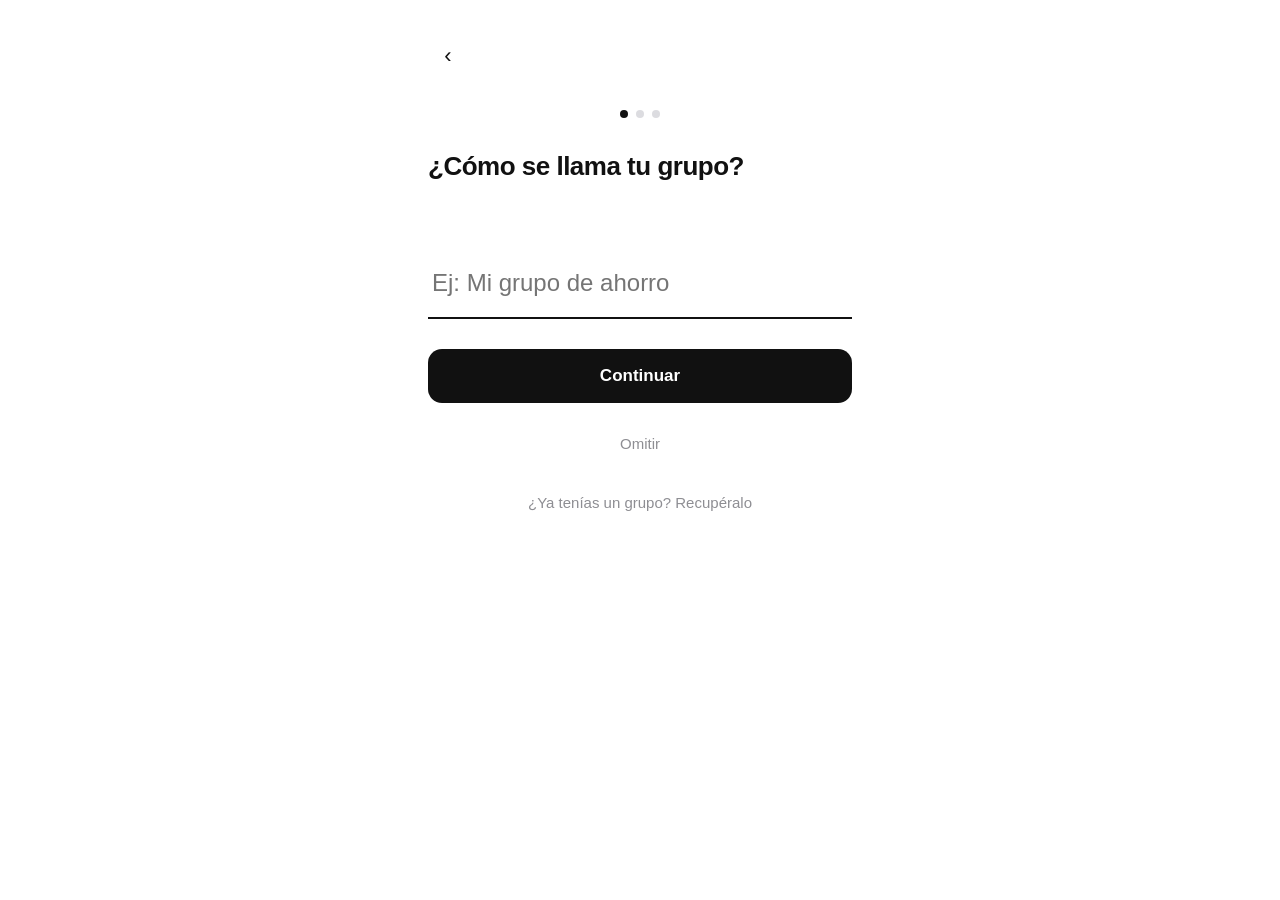
==== index.html @ b5631dd8 "v83: Precios por cuenta con grupos ilimitados: $4/mes y $40/año; enlaces nuevos de Stripe" ====
<!DOCTYPE html>
<html lang="es">
<head>
<meta charset="UTF-8">
<meta name="viewport" content="width=device-width, initial-scale=1, viewport-fit=cover">
<meta name="theme-color" content="#ffffff">
<meta http-equiv="Content-Security-Policy" content="default-src 'self'; script-src 'self' 'sha256-OitmMP5Pbu9A0XkgSAB6y7mHGvBbbPfsNw1fvNJSlJE='; style-src 'self'; img-src 'self' data: blob:; connect-src 'self' https://lacuota-pagos.deivyespinosa07.workers.dev https://la-cuota-default-rtdb.firebaseio.com https://la-cuota-default-rtdb.firebasedatabase.app; font-src 'self'; worker-src 'self'; manifest-src 'self'">
<meta name="description" content="La Cuota — las cuotas de tu grupo, sin libreta.">
<title>La Cuota</title>
<link rel="manifest" href="manifest.json">
<link rel="icon" type="image/png" sizes="32x32" href="icons/favicon-32.png">
<link rel="icon" href="icons/favicon.ico">
<link rel="apple-touch-icon" href="icons/apple-touch-icon.png">
<link rel="stylesheet" href="styles.css">
<link rel="preconnect" href="https://buy.stripe.com">
</head>
<body>
<!-- Guardián de arranque: si la app no logra iniciar, muestra reparación
     en vez de una pantalla en blanco. No depende de app.js. -->
<div id="bootFail" hidden>
  <div class="bootfail-card">
    <h2>La aplicación necesita actualizarse</h2>
    <p>Tus datos siguen guardados. Toca el botón para repararla.</p>
    <button id="bootRepair" class="btn-primary btn-block">Reparar la aplicación</button>
    <p class="fine"><a href="recuperar.html">Abrir página de recuperación</a></p>
  </div>
</div>
<script>
(function(){
  function show(){ var ov=document.getElementById('bootFail'); if(ov) ov.hidden=false; }
  window.addEventListener('error', function(e){
    if(window.__lacuotaBooted) return;
    var t=e.target;
    if(t && t!==window && t.tagName) return; /* recurso (icono, etc.): no fatal */
    show();
  }, true);
  document.addEventListener('DOMContentLoaded', function(){
    setTimeout(function(){ if(!window.__lacuotaBooted) show(); }, 8000);
    var b=document.getElementById('bootRepair');
    if(b) b.addEventListener('click', function(){
      b.disabled=true; b.textContent='Reparando…';
      var done=function(){ location.href='./?reparada=1'; };
      try{
        var ps=[];
        if('serviceWorker' in navigator){
          ps.push(navigator.serviceWorker.getRegistrations().then(function(rs){
            return Promise.all(rs.map(function(r){ return r.unregister(); }));
          }).catch(function(){}));
        }
        if(window.caches){
          ps.push(caches.keys().then(function(ks){
            return Promise.all(ks.map(function(k){ return caches.delete(k); }));
          }).catch(function(){}));
        }
        /* localStorage NO se toca: los datos del grupo siguen guardados. */
        Promise.all(ps).then(done, done);
        setTimeout(done, 6000);
      }catch(e){ done(); }
    });
  });
})();
</script>
<div id="app">

  <!-- INICIO -->
  <section id="v-home" class="view" hidden>
    <header class="top">
      <h1>La Cuota</h1>
      <p class="sub">Las cuotas de tu grupo, sin libreta.</p>
    </header>
    <div id="installBanner" class="installbanner" hidden>
      <span class="ib-txt">📲 <b>Instala La Cuota</b> en tu teléfono para abrirla como una app.</span>
      <button id="installGo" class="ib-btn">Instalar</button>
      <button id="installNo" class="ib-x" aria-label="No mostrar">×</button>
    </div>
    <div id="trialBanner" class="trialbanner" hidden></div>
    <div id="groupList"></div>
    <div id="homeEmpty" class="empty" hidden>
      <p>No tienes grupos todavía.<br>Crea el primero en menos de un minuto.</p>
      <button id="btnRecoverHome" class="linkbtn">¿Ya tenías un grupo? Recupéralo</button>
    </div>
    <button id="btnFaqHome" class="linkbtn">Preguntas frecuentes</button>
    <button id="btnManageSub" class="linkbtn">Administrar suscripción</button>
    <button id="homeSignOut" class="linkbtn">Cerrar sesión</button>
    <p class="legalfoot"><a href="#/privacidad">Privacidad</a> · <a href="#/terminos">Términos</a> · <span id="appVer"></span></p>
    <div class="homebar"><button id="btnNewGroup" class="btn-primary btn-block">Crear grupo</button></div>
  </section>

  <!-- GRUPO / MES -->
  <section id="v-group" class="view" hidden>
    <header class="top nav">
      <button id="btnBack" class="iconbtn" aria-label="Volver">‹</button>
      <div class="navtitle">
        <h1 id="gName">Grupo</h1>
        <p class="sub" id="gMeta"></p>
      </div>
      <button id="btnMore" class="iconbtn" aria-label="Más opciones">•••</button>
    </header>

    <div class="monthnav">
      <button id="mPrev" class="iconbtn" aria-label="Mes anterior">‹</button>
      <div id="mLabel" class="monthlabel"></div>
      <button id="mNext" class="iconbtn" aria-label="Mes siguiente">›</button>
    </div>

    <div class="totals">
      <div class="total"><span class="tnum" id="tTotal">—</span><span class="tlab">Objetivo</span></div>
      <div class="total"><span class="tnum" id="tCollected">—</span><span class="tlab">Recaudado</span></div>
      <div class="total"><span class="tnum warn" id="tMissing">—</span><span class="tlab">Faltan</span></div>
      <div class="total"><span class="tnum" id="tCount">—</span><span class="tlab">Pagaron</span></div>
    </div>

    <div id="memberList" class="members"></div>

    <div class="actions homebar">
      <button id="btnRemindAll" class="btn-ghost btn-block">Recordar a los que deben</button>
      <button id="btnSummary" class="btn-ghost btn-block">Resumen para WhatsApp</button>
    </div>
  </section>

  <!-- ONBOARDING -->
  <section id="v-ob" class="view" hidden>
    <header class="top nav">
      <button id="obBack" class="iconbtn" aria-label="Volver" hidden>‹</button>
    </header>
    <div class="ob-dots" id="obDots"></div>
    <h1 id="obQ" class="ob-q"></h1>
    <div id="obField"></div>
    <button id="obNext" class="btn-primary btn-block">Continuar</button>
    <button id="obSkip" class="linkbtn">Omitir</button>
    <button id="obRecover" class="linkbtn">¿Ya tenías un grupo? Recupéralo</button>
  </section>

  <!-- VERIFICACIÓN DE CUENTA (una prueba gratis por cuenta de Google) -->
  <section id="v-verify" class="view" hidden>

    <!-- HERO -->
    <div class="lp-top">
      <div class="lp-app-icon">
        <img src="icons/icon-192.png" alt="La Cuota">
      </div>
      <h1 class="lp-brand-name">La Cuota</h1>
      <p class="lp-tagline">Las cuotas de tu grupo,<br>sin libreta ni confusiones.</p>
    </div>

    <!-- CTA PRINCIPAL -->
    <div class="lp-cta-box">
      <div class="lp-free-badge">30 días gratis · Sin tarjeta de crédito</div>
      <button id="verGoogle" class="btn-google btn-block"><span class="gG">G</span> Continuar con Google</button>
      <p class="verstep" id="verStep" hidden></p>
      <p class="fine" id="verMsg" hidden></p>
      <div id="verHecho" hidden>
        <p class="verhecho-t" id="verHechoT">Tu cuenta quedó verificada.</p>
        <p class="fine" id="verHechoS">Toca para volver a la app de La Cuota.</p>
        <button id="verVolver" class="btn-google btn-block" hidden><span class="gG">◀</span> Abrir la app de La Cuota</button>
      </div>
      <p class="lp-privacy-note">No publicamos nada en tu nombre. Solo guardamos que esta cuenta ya usó su prueba, para que el sistema sea justo con todos.</p>
    </div>

    <!-- ¿POR QUÉ LA CUOTA? -->
    <div class="lp-sep"><span>¿Por qué La Cuota?</span></div>

    <div class="lp-feats">
      <div class="lp-feat">
        <span class="lp-fi">👆</span>
        <div>
          <strong>Pagos en 1 toque</strong>
          <p>Sin libreta, sin Excel.</p>
        </div>
      </div>
      <div class="lp-feat">
        <span class="lp-fi">💬</span>
        <div>
          <strong>Aviso para WhatsApp</strong>
          <p>Listo para copiar en el grupo.</p>
        </div>
      </div>
      <div class="lp-feat">
        <span class="lp-fi">📊</span>
        <div>
          <strong>Historial completo</strong>
          <p>Exporta PDF o CSV en un toque.</p>
        </div>
      </div>
      <div class="lp-feat">
        <span class="lp-fi">🔔</span>
        <div>
          <strong>Recordatorios</strong>
          <p>Avisa antes de que cierre el período.</p>
        </div>
      </div>
    </div>

    <!-- PARA QUIÉN -->
    <p class="lp-for-label">Para cualquier grupo que recauda dinero</p>
    <div class="lp-chips">
      <span class="lp-chip">Asociaciones</span>
      <span class="lp-chip">Equipos deportivos</span>
      <span class="lp-chip">Juntas de vecinos</span>
      <span class="lp-chip">Iglesias</span>
      <span class="lp-chip">Grupos de WhatsApp</span>
      <span class="lp-chip">Grupos de estudio</span>
    </div>

    <!-- PIE -->
    <p class="lp-price-note">Después de los 30 días: $4/mes por tu cuenta, grupos ilimitados · Cancela cuando quieras · Tus datos nunca se borran</p>
    <p class="verver" id="verVer"></p>

  </section>

  <!-- MIEMBROS -->
  <section id="v-members" class="view" hidden>
    <header class="top nav">
      <button id="memBack" class="iconbtn" aria-label="Volver">‹</button>
      <div class="navtitle"><h1>Miembros</h1></div>
      <span class="iconbtn"></span>
    </header>
    <p class="fine">Agrega a todos los que pagan la cuota. Cuando termines, toca Terminar para anotar los pagos.</p>
    <div id="memList" class="members"></div>
    <div class="formrow">
      <input id="memName" type="text" placeholder="Nombre" autocomplete="off" maxlength="40">
      <input id="memPhone" type="tel" placeholder="Teléfono (con código país)" autocomplete="off" inputmode="tel" maxlength="20">
    </div>
    <div class="homebar">
      <button id="memAdd" class="btn-primary btn-block">Agregar miembro</button>
      <button id="memDone" class="btn-ghost btn-block">Terminar e ir a los pagos →</button>
    </div>
  </section>

  <!-- HISTORIAL -->
  <section id="v-hist" class="view" hidden>
    <header class="top nav">
      <button id="histBack" class="iconbtn" aria-label="Volver">‹</button>
      <div class="navtitle"><h1>Historial</h1></div>
      <span class="iconbtn"></span>
    </header>
    <div id="histList"></div>
  </section>

  <!-- DETALLE DE PERÍODO -->
  <section id="v-pdetail" class="view" hidden>
    <header class="top nav">
      <button id="pdBack" class="iconbtn" aria-label="Volver">‹</button>
      <div class="navtitle"><h1 id="pdName">Período</h1><p class="sub" id="pdSub"></p></div>
      <span class="iconbtn"></span>
    </header>
    <div class="pdoc">
      <span class="plock">🔒 Solo lectura</span>
      <div class="totals">
        <div class="total"><span class="tnum" id="pdTotal">—</span><span class="tlab">Objetivo</span></div>
        <div class="total"><span class="tnum" id="pdCollected">—</span><span class="tlab">Recaudado</span></div>
        <div class="total"><span class="tnum warn" id="pdMissing">—</span><span class="tlab">Faltaron</span></div>
        <div class="total"><span class="tnum" id="pdCount">—</span><span class="tlab">Pagaron</span></div>
      </div>
      <h2 class="h2">Pagaron</h2>
      <div id="pdPaid" class="members ro"></div>
      <h2 class="h2">Deben</h2>
      <div id="pdOwed" class="members ro"></div>
      <p class="fine center">Esto es un registro del pasado.<br>Para corregir, usa las flechas ‹ › en la vista del grupo.</p>
    </div>
  </section>

  <!-- AJUSTES -->
  <section id="v-settings" class="view" hidden>
    <header class="top nav">
      <button id="setBack" class="iconbtn" aria-label="Volver">‹</button>
      <div class="navtitle"><h1>Ajustes</h1></div>
      <span class="iconbtn"></span>
    </header>
    <label class="flabel">Nombre del grupo</label>
    <input id="setName" type="text" maxlength="60">
    <label class="flabel">Cuota por miembro</label>
    <input id="setAmount" type="number" min="1" inputmode="numeric">
    <label class="flabel">Moneda</label>
    <div class="seg" id="setCurrency">
      <button data-cur="RD$">RD$</button>
      <button data-cur="USD">US$</button>
    </div>
    <p class="fine" id="setFreqInfo"></p>
    <div id="setAnchorWrap"></div>
    <button id="setSave" class="btn-primary btn-block">Guardar</button>
    <button id="setManageSub" class="linkbtn">💳&nbsp; Administrar suscripción</button>
    <button id="setDelete" class="btn-danger-ghost btn-block">Eliminar grupo</button>
  </section>

  <!-- PREGUNTAS -->
  <section id="v-faq" class="view" hidden>
    <header class="top nav">
      <button id="faqBack" class="iconbtn" aria-label="Volver">‹</button>
      <div class="navtitle"><h1>Preguntas</h1></div>
      <span class="iconbtn"></span>
    </header>
    <div id="faqList"></div>
  </section>

  <!-- PAYWALL -->
  <section id="v-pay" class="view" hidden>
    <header class="top center">
      <h1 id="payTitle">Tu prueba terminó</h1>
      <p class="sub">Sigue llevando tus cuotas por menos de lo que cuesta un café.</p>
    </header>
    <div class="pricecards">
      <button class="pricecard" id="payMonthly">
        <span class="pname">Mensual</span>
        <span class="pprice">$4<span class="pper">/mes</span></span>
      </button>
      <button class="pricecard best" id="payYearly">
        <span class="pname">Anual <em>12 meses por el precio de 10</em></span>
        <span class="pprice">$40<span class="pper">/año</span></span>
      </button>
    </div>
    <p class="fine">Por tu cuenta, con grupos ilimitados. El plan anual cubre 12 meses por $40. Cancela cuando quieras. Tus datos nunca se borran.</p>
    <p class="fine small">Al pagar aceptas los <a href="#/terminos">Términos</a> y la <a href="#/privacidad">Política de privacidad</a>.</p>
    <button id="payViewData" class="linkbtn">Seguir viendo mis datos</button>
    <button id="payManageSub" class="linkbtn">Ya pagué · Administrar mi suscripción</button>
  </section>

  <!-- LEGAL: privacidad y términos -->
  <section id="v-legal" class="view" hidden>
    <header class="top nav">
      <button id="legalBack" class="iconbtn" aria-label="Volver">‹</button>
      <div class="navtitle"><h1 id="legalTitle">Legal</h1></div>
    </header>
    <div id="legalBody" class="legal"></div>
  </section>

  <!-- CONFIRMACIÓN DE PAGO (Stripe redirige aquí) -->
  <section id="v-pagook" class="view" hidden>
    <header class="top center">
      <h1 id="pagoOkTitle">Confirma tu pago</h1>
      <p class="sub" id="pagoOkSub">Escribe el correo con el que pagaste en Stripe para activar tu plan.</p>
    </header>
    <div id="pagoOkForm">
      <input id="pagoOkEmail" type="email" inputmode="email" autocomplete="email" placeholder="tu@correo.com" autocapitalize="off">
      <div style="height:14px"></div>
      <button id="pagoOkVerify" class="btn-primary btn-block">Verificar pago</button>
      <p class="fine" id="pagoOkErr" hidden></p>
      <p class="fine small">El recibo de Stripe llega a ese mismo correo.<br><a href="#/terminos">Términos</a> · <a href="#/privacidad">Privacidad</a></p>
    </div>
    <div id="pagoOkDone" hidden>
      <p class="fine center" style="font-size:40px">🎉</p>
      <p class="sub center" id="pagoOkPlan">Tu suscripción está activa.</p>
      <p class="fine">Ya puedes seguir anotando cuotas sin límites.</p>
      <button id="pagoOkGo" class="btn-primary btn-block">Volver a mis grupos</button>
      <button id="pagoOkManage" class="linkbtn">Administrar suscripción</button>
    </div>
  </section>

  <!-- VISTA COMPARTIDA (solo lectura) -->
  <section id="v-readonly" class="view" hidden>
    <header class="top center">
      <h1 id="roName"></h1>
      <p class="sub" id="roMonth"></p>
    </header>
    <div class="totals t3">
      <div class="total"><span class="tnum" id="roTotal">—</span><span class="tlab">Objetivo</span></div>
      <div class="total"><span class="tnum" id="roCollected">—</span><span class="tlab">Recaudado</span></div>
      <div class="total"><span class="tnum warn" id="roMissing">—</span><span class="tlab">Faltan</span></div>
    </div>
    <h2 class="h2">Pagaron</h2>
    <div id="roPaid" class="members ro"></div>
    <h2 class="h2">Deben</h2>
    <div id="roOwed" class="members ro"></div>
    <p class="fine center">Organizado con La Cuota</p>
    <button id="roCta" class="btn-primary btn-block">Crear mi grupo gratis</button>
  </section>

</div>

<div id="sheetWrap" class="sheetwrap" hidden>
  <div class="sheetback" id="sheetBack"></div>
  <div class="sheet" id="sheet" role="dialog"></div>
</div>

<div id="toast" class="toast" hidden></div>

<script src="logica.js"></script>
<script src="nube.js"></script>
<script src="vendor/jspdf.umd.min.js"></script>
<script src="app.js"></script>
</body>
</html>
---- styles.css ----
/* La Cuota — estilo limpio y simple (directriz de Deivy):
   blanco/negro + un solo acento verde. Mucho espacio, una acción por pantalla. */

:root{
  --bg:#ffffff;
  --ink:#111111;
  --muted:#8e8e93;
  --accent:#1a7f4b;
  --warn:#b3261e;
  --soft:#f5f5f7;
  --line:#e9e9ec;
  --radius:14px;
}

*{box-sizing:border-box;margin:0;padding:0}
html{-webkit-text-size-adjust:100%}
body{
  background:var(--bg);
  color:var(--ink);
  font-family:-apple-system,BlinkMacSystemFont,"SF Pro Text","Segoe UI",Roboto,Helvetica,Arial,sans-serif;
  font-size:17px;
  line-height:1.45;
  -webkit-font-smoothing:antialiased;
  overscroll-behavior:none;
}

#app{max-width:480px;margin:0 auto;min-height:100vh}
.view{padding:28px 22px 48px;display:block}
.view[hidden]{display:none}

/* Encabezados */
.top{padding:8px 0 22px}
.top h1{font-size:30px;font-weight:700;letter-spacing:-0.5px}
.sub{color:var(--muted);font-size:15px;margin-top:4px}
.top.center{text-align:center}
.top.nav{display:flex;align-items:center;gap:8px}
.navtitle{flex:1;min-width:0}
.navtitle h1{font-size:24px;white-space:nowrap;overflow:hidden;text-overflow:ellipsis}
.navtitle .sub{margin-top:0}
.iconbtn{
  background:none;border:none;color:var(--ink);
  font-size:22px;line-height:1;min-width:40px;min-height:40px;
  display:flex;align-items:center;justify-content:center;cursor:pointer;
  -webkit-tap-highlight-color:transparent;
}

/* Grupos en inicio */
.gitem{
  display:flex;align-items:center;gap:12px;width:100%;
  background:none;border:none;border-bottom:1px solid var(--line);
  padding:18px 2px;cursor:pointer;text-align:left;
  font:inherit;color:inherit;
}
.gitem .gdot{width:44px;height:44px;border-radius:50%;background:var(--soft);
  display:flex;align-items:center;justify-content:center;
  font-weight:700;font-size:18px;flex:none}
.gitem .ginfo{flex:1;min-width:0}
.gitem .gname{display:block;font-weight:600;font-size:18px;white-space:nowrap;overflow:hidden;text-overflow:ellipsis}
.gitem .gstat{display:block;color:var(--muted);font-size:14px;margin-top:2px}
.gitem .gchev{color:var(--muted);font-size:20px}
.empty{text-align:center;color:var(--muted);padding:48px 20px;font-size:16px}

/* Mes */
.monthnav{display:flex;align-items:center;justify-content:space-between;padding:2px 0 16px}
.monthlabel{font-size:17px;font-weight:600;text-transform:capitalize}

/* Totales */
.totals{display:flex;flex-wrap:wrap;gap:8px;padding:6px 0 22px}
.total{flex:1 1 45%;text-align:center;background:var(--soft);border-radius:var(--radius);padding:16px 6px}
.totals.t3 .total{flex:1 1 30%}
.tnum{display:block;font-size:22px;font-weight:700;letter-spacing:-0.5px}
.tnum.warn{color:var(--warn)}
.tlab{display:block;color:var(--muted);font-size:13px;margin-top:4px}

/* Miembros */
.members{border-top:1px solid var(--line)}
.mrow{display:flex;align-items:stretch;border-bottom:1px solid var(--line);min-height:68px}
.msec{padding:18px 2px 4px;font-size:13px;font-weight:700;letter-spacing:.05em;text-transform:uppercase;color:var(--muted)}
.mmain{
  flex:1;display:flex;align-items:center;gap:14px;min-width:0;
  background:none;border:none;padding:12px 2px;cursor:pointer;text-align:left;
  font:inherit;color:inherit;-webkit-tap-highlight-color:transparent;
}
.mrow .avatar{width:46px;height:46px;border-radius:50%;background:var(--soft);
  display:flex;align-items:center;justify-content:center;font-weight:700;font-size:19px;flex:none}
.minfo{flex:1;min-width:0}
.mname{display:block;font-size:17px;font-weight:600;white-space:nowrap;overflow:hidden;text-overflow:ellipsis}
.mstat{display:block;font-size:14px;margin-top:2px;color:var(--muted)}
.mstat.paid{color:var(--accent)}
.toggle{
  width:34px;height:34px;border-radius:50%;flex:none;
  border:2px solid #d2d2d6;background:#fff;
  display:flex;align-items:center;justify-content:center;
  font-size:19px;color:#fff;transition:background .15s,border-color .15s;
}
.mrow.paid .toggle{background:var(--accent);border-color:var(--accent)}
.wabtn{
  flex:none;align-self:center;width:48px;height:48px;border-radius:50%;border:1px solid var(--line);
  background:#fff;font-size:20px;cursor:pointer;margin-right:2px;
  display:flex;align-items:center;justify-content:center;
}

/* Acciones */
.actions{display:flex;flex-direction:column;gap:10px;padding-top:26px}

/* Botones */
.btn-primary{
  background:var(--ink);color:#fff;border:none;border-radius:var(--radius);
  font-size:17px;font-weight:600;min-height:54px;padding:14px 20px;cursor:pointer;width:100%;
}
.btn-block{display:block;width:100%;margin-top:14px}
/* Barra inferior fija: la acción principal siempre visible */
.homebar{position:fixed;left:50%;transform:translateX(-50%);bottom:0;width:100%;max-width:480px;
  padding:8px 22px calc(12px + env(safe-area-inset-bottom));
  background:linear-gradient(to bottom, rgba(255,255,255,0), var(--bg) 45%)}
.homebar .btn-block{margin-top:0}
.homebar .btn-block + .btn-block{margin-top:8px}
.homebar.actions{padding-top:8px;gap:0}
#v-home{padding-bottom:120px}
#v-members{padding-bottom:180px}
#v-group{padding-bottom:190px}

/* Detalle de período: identidad visual de "documento" */
#v-pdetail{background:#f2f2f6;margin:-28px -22px -48px;padding:28px 22px 120px;min-height:100vh}
.pdoc{background:#fff;border:1px solid #e4e4e9;border-radius:18px;padding:18px 16px;box-shadow:0 2px 12px rgba(0,0,0,.05)}
.plock{display:inline-block;font-size:13px;font-weight:700;color:#636366;background:#f1f1f4;border-radius:999px;padding:6px 12px;margin-bottom:12px}
.pdoc .fine{margin-top:14px}

.btn-ghost{
  background:#fff;color:var(--ink);border:1px solid #d9d9de;border-radius:var(--radius);
  font-size:16px;font-weight:600;min-height:52px;padding:12px 18px;cursor:pointer;width:100%;
}
.btn-danger-ghost{
  background:#fff;color:var(--warn);border:1px solid #f0c9c6;border-radius:var(--radius);
  font-size:16px;font-weight:600;min-height:52px;padding:12px 18px;cursor:pointer;width:100%;
}
.linkbtn{
  display:block;background:none;border:none;color:var(--muted);
  font-size:15px;margin:22px auto 0;cursor:pointer;padding:10px;
}
button:active{opacity:.6}

/* Formularios */
.flabel{display:block;font-size:14px;color:var(--muted);margin:20px 0 6px}
input[type=text],input[type=tel],input[type=number],input[type=email]{
  width:100%;font-size:20px;padding:14px 4px;border:none;border-bottom:2px solid var(--line);
  outline:none;background:#fff;border-radius:0;font:inherit;
}
input:focus{border-bottom-color:var(--ink)}
.formrow{display:flex;flex-direction:column;gap:6px;margin:8px 0 4px}
.seg{display:flex;background:var(--soft);border-radius:var(--radius);padding:4px;margin:6px 0 0}
.seg button{flex:1;border:none;background:none;padding:12px;font-size:17px;font-weight:600;
  border-radius:10px;color:var(--muted);cursor:pointer}
.seg button.on{background:#fff;color:var(--ink);box-shadow:0 1px 4px rgba(0,0,0,.12)}
.seg7{display:grid;grid-template-columns:repeat(7,1fr);gap:6px;margin-top:6px}
.seg7 button{border:1px solid var(--line);background:#fff;border-radius:10px;padding:10px 0;
  font-size:14px;font-weight:600;color:var(--muted);cursor:pointer}
.seg7 button.on{background:var(--ink);border-color:var(--ink);color:#fff}
.segDays{display:grid;grid-template-columns:repeat(7,1fr);gap:6px;margin-top:6px}
.segDays button{border:1px solid var(--line);background:#fff;border-radius:10px;padding:10px 0;
  font-size:15px;font-weight:600;color:var(--muted);cursor:pointer}
.segDays button.on{background:var(--ink);border-color:var(--ink);color:#fff}

/* Onboarding */
.ob-dots{display:flex;gap:8px;justify-content:center;padding:12px 0 30px}
.ob-dots span{width:8px;height:8px;border-radius:50%;background:#dcdce0}
.ob-dots span.on{background:var(--ink)}
.ob-q{font-size:26px;font-weight:700;letter-spacing:-0.5px;margin-bottom:26px;min-height:76px}
#obField{margin-bottom:30px}
#obField input{font-size:24px;padding:16px 4px}

/* Historial */
.hitem{display:flex;align-items:center;gap:12px;width:100%;background:none;border:none;
  border-bottom:1px solid var(--line);padding:16px 2px;cursor:pointer;text-align:left;
  font:inherit;color:inherit}
.hitem .hinfo{flex:1}
.hitem .hlabel{font-weight:600;font-size:17px;text-transform:capitalize}
.hitem .hstat{color:var(--muted);font-size:14px;margin-top:2px}
.h2{font-size:19px;font-weight:700;margin:26px 0 6px}

/* Precios */
.pricecards{display:flex;flex-direction:column;gap:12px;margin:26px 0 8px}
.pricecard{
  display:flex;align-items:center;justify-content:space-between;
  border:1px solid var(--line);border-radius:var(--radius);background:#fff;
  padding:20px;cursor:pointer;font:inherit;text-align:left;width:100%;
}
.pricecard.best{border:2px solid var(--ink)}
.pname{font-size:17px;font-weight:600}
.pname em{font-style:normal;color:var(--accent);font-size:13px;display:block;font-weight:600}
.pprice{font-size:26px;font-weight:700;letter-spacing:-0.5px}
.pper{font-size:15px;font-weight:400;color:var(--muted)}
.fine{color:var(--muted);font-size:14px;margin-top:14px}
.fine.center{text-align:center}
.fine.small{font-size:12px}
.verver{color:var(--muted);font-size:11px;opacity:.6;text-align:center;margin-top:16px}
.fine.small a, .legalfoot a{color:var(--muted)}
.legalfoot{text-align:center;margin:20px 0 6px;font-size:12px;color:var(--muted)}
.legal{padding:4px 0 40px}
.legal h3{font-size:16px;margin:20px 0 6px;color:var(--ink)}
.legal p{font-size:14px;line-height:1.6;color:var(--ink);margin:0 0 10px}
.legal p.date{color:var(--muted);font-size:12px}
.trialbanner{background:var(--soft);border-radius:var(--radius);padding:14px 16px;
  font-size:15px;margin-bottom:16px;color:var(--ink)}

/* Banner para instalar la app */
.installbanner{background:#eef4ff;border:1px solid #d7e5ff;border-radius:var(--radius);
  padding:12px 12px 12px 14px;font-size:14px;margin-bottom:16px;color:var(--ink);
  display:flex;align-items:center;gap:10px}
.installbanner[hidden]{display:none}
.ib-txt{flex:1;line-height:1.4}
.ib-btn{background:#1c1c1e;color:#fff;border:none;border-radius:10px;
  padding:9px 14px;font-size:14px;font-weight:700;cursor:pointer;flex:none}
.ib-x{background:none;border:none;font-size:20px;color:#8e8e93;cursor:pointer;
  padding:4px 6px;flex:none;line-height:1}

/* FAQ */
.fitem{border-bottom:1px solid var(--line)}
.fq{width:100%;background:none;border:none;display:flex;justify-content:space-between;align-items:center;
  gap:12px;padding:18px 2px;font-size:17px;font-weight:600;cursor:pointer;text-align:left;font:inherit;color:inherit}
.fq .chev{color:var(--muted);font-size:18px}
.fa{color:var(--muted);font-size:16px;padding:0 2px 18px;line-height:1.55}
.fitem .fa{display:none}
.fitem.open .fa{display:block}

/* Hoja inferior */
.sheetwrap{position:fixed;inset:0;z-index:50}
.sheetwrap[hidden]{display:none}
.sheetback{position:absolute;inset:0;background:rgba(0,0,0,.35)}
.sheet{position:absolute;left:0;right:0;bottom:0;background:#fff;border-radius:20px 20px 0 0;
  padding:12px 22px calc(28px + env(safe-area-inset-bottom));max-width:480px;margin:0 auto}
.sheet h3{font-size:17px;font-weight:700;text-align:center;padding:10px 0 6px}
.sopt{display:flex;align-items:center;gap:14px;width:100%;background:none;border:none;
  border-bottom:1px solid var(--line);padding:17px 2px;font-size:17px;cursor:pointer;
  text-align:left;font:inherit;color:inherit}
.sopt:last-child{border-bottom:none}
.sopt.danger{color:var(--warn)}
.sheet input[type=text],.sheet input[type=tel],.sheet input[type=email]{
  width:100%;font-size:17px;padding:14px 16px;border:1px solid #d9d9de;border-radius:12px;
  margin-top:10px;box-sizing:border-box;font-family:inherit;
}

/* Aviso */
.toast{position:fixed;left:50%;transform:translateX(-50%);bottom:36px;z-index:60;
  background:var(--ink);color:#fff;font-size:15px;font-weight:500;
  padding:13px 20px;border-radius:999px;max-width:88vw;text-align:center;
  box-shadow:0 4px 20px rgba(0,0,0,.25)}
.toast[hidden]{display:none}

@media (min-width:520px){
  .view{padding-left:28px;padding-right:28px}
}

/* Reparación de arranque: jamás pantalla en blanco */
#bootFail[hidden]{display:none}
#bootFail{position:fixed;inset:0;z-index:200;background:#fff;
  display:flex;align-items:center;justify-content:center;padding:24px}
.bootfail-card{max-width:380px;text-align:center}
.bootfail-card h2{font-size:22px;margin:0 0 12px}
.bootfail-card p{color:#555;font-size:15px;line-height:1.5}
.bootfail-card .fine{margin-top:16px;font-size:13px}

/* Verificación de cuenta (una prueba por cuenta de Google) */
.verify-card{max-width:380px;margin:0 auto;padding:48px 6px;text-align:center}
.verify-g{width:64px;height:64px;margin:0 auto 18px;border-radius:50%;
  background:#fff;border:1px solid #e4e4e9;box-shadow:0 2px 10px rgba(0,0,0,.06);
  display:flex;align-items:center;justify-content:center;
  font-size:32px;font-weight:700;color:#4285F4}
.verify-card h1{font-size:24px;margin:0 0 12px}
.verify-card p{color:#555;font-size:15px;line-height:1.55}
.verify-sub{font-size:16px !important;color:var(--ink) !important;font-weight:500}
.verify-perks{list-style:none;margin:20px 0 22px;padding:0;display:inline-block;text-align:left}
.verify-perks li{font-size:15px;color:#333;margin:10px 0;display:flex;align-items:center;gap:10px}
.vp-ico{width:26px;height:26px;border-radius:50%;background:#e7f6ec;color:#1a9e4b;
  display:inline-flex;align-items:center;justify-content:center;font-size:14px;font-weight:700;flex:none}
.verify-card .fine{font-size:13px;color:#8e8e93;margin-top:14px}
.vcode{font-size:11px;color:#b0b0b5}
/* Paso del regreso de Google (diagnóstico visible, letra pequeña) */
.verstep{font-size:13px;color:#8e8e93;text-align:center;margin:10px 0 0;min-height:18px}
.verstep[hidden]{display:none}
/* Pantalla de "vuelve a la app" (el redirect se completó en el navegador) */
#verHecho[hidden]{display:none}
.verhecho-t{font-size:22px;font-weight:700;text-align:center;margin:28px 0 10px;color:#111}
/* La puerta jamás muestra alarmas en rojo: si algo falla, se lee como una
   línea tranquila igual que el resto del texto, nunca como un error. */
#verMsg{color:var(--muted);font-weight:400}
.btn-google{
  background:#fff;color:var(--ink);border:1px solid #d9d9de;border-radius:var(--radius);
  font-size:17px;font-weight:600;min-height:54px;padding:14px 20px;cursor:pointer;width:100%;
  display:flex;align-items:center;justify-content:center;gap:10px;margin-top:22px;
}
.btn-google:disabled{opacity:.6;cursor:default}
.btn-google .gG{font-size:20px;font-weight:700;color:#4285F4}

/* ---- PÁGINA DE ENTRADA (landing) ---- */
#v-verify.view{padding:0;min-height:100dvh;overflow:hidden;overscroll-behavior:none}
#v-verify.view:not([hidden]){display:flex;flex-direction:column}
.lp-top{text-align:center;padding:18px 22px 0;flex:none}
.lp-app-icon{margin:0 auto 8px;width:52px;height:52px}
.lp-app-icon img{width:52px;height:52px;border-radius:13px;box-shadow:0 3px 14px rgba(0,0,0,.13);display:block}
.lp-brand-name{font-size:28px;font-weight:700;letter-spacing:-1px;margin-bottom:4px}
.lp-tagline{font-size:14px;color:var(--muted);line-height:1.4}
.lp-cta-box{padding:10px 22px 0;text-align:center;flex:none}
.lp-free-badge{display:inline-block;background:var(--accent);color:#fff;border-radius:999px;
  padding:4px 14px;font-size:12px;font-weight:700;letter-spacing:.01em}
.lp-cta-box .btn-google{margin-top:8px;min-height:46px}
.lp-privacy-note{font-size:11px;color:var(--muted);margin-top:8px;line-height:1.4}
.lp-sep{display:flex;align-items:center;gap:10px;padding:8px 22px;flex:none}
.lp-sep::before,.lp-sep::after{content:'';flex:1;height:1px;background:var(--line)}
.lp-sep span{font-size:10px;font-weight:700;letter-spacing:.06em;text-transform:uppercase;color:var(--muted);white-space:nowrap}
.lp-feats{padding:0 22px;display:grid;grid-template-columns:1fr 1fr;gap:8px;flex:none}
.lp-feat{display:flex;gap:8px;align-items:flex-start;background:var(--soft);border-radius:12px;padding:10px}
.lp-fi{font-size:16px;line-height:1;flex:none;width:30px;height:30px;background:#fff;
  border-radius:8px;display:flex;align-items:center;justify-content:center;flex-shrink:0}
.lp-feat>div strong{font-size:12px;font-weight:700;display:block;margin-bottom:2px}
.lp-feat>div p{font-size:11px;color:var(--muted);line-height:1.3;margin:0}
.lp-for-label{text-align:center;font-size:10px;font-weight:700;letter-spacing:.06em;
  text-transform:uppercase;color:var(--muted);padding:8px 22px 6px;flex:none}
.lp-chips{display:flex;flex-wrap:wrap;gap:5px;justify-content:center;padding:0 22px;flex:none}
.lp-chip{background:var(--soft);border-radius:999px;padding:4px 10px;font-size:12px;font-weight:500;color:var(--ink)}
.lp-price-note{text-align:center;font-size:11px;color:var(--muted);padding:6px 22px 14px;line-height:1.5;margin-top:auto}
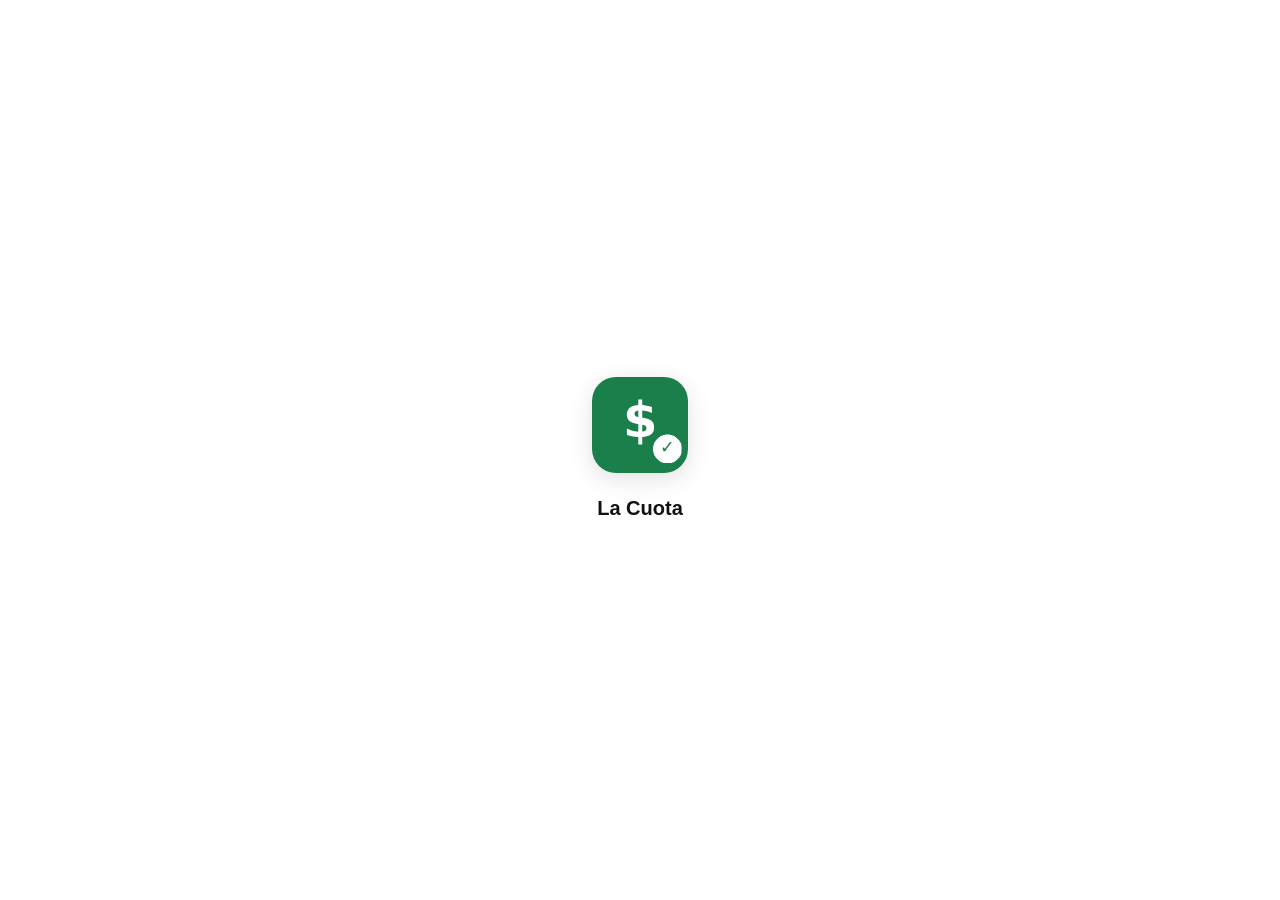
==== commit 59e3202e: "v94: fix black background on Android TWA cold start Add background-color:#fff to html element so And" ====
--- a/index.html
+++ b/index.html
@@ -3,8 +3,9 @@
 <head>
 <meta charset="UTF-8">
 <meta name="viewport" content="width=device-width, initial-scale=1, viewport-fit=cover">
+<meta name="color-scheme" content="light">
 <meta name="theme-color" content="#ffffff">
-<meta http-equiv="Content-Security-Policy" content="default-src 'self'; script-src 'self' 'sha256-OitmMP5Pbu9A0XkgSAB6y7mHGvBbbPfsNw1fvNJSlJE='; style-src 'self'; img-src 'self' data: blob:; connect-src 'self' https://lacuota-pagos.deivyespinosa07.workers.dev https://la-cuota-default-rtdb.firebaseio.com https://la-cuota-default-rtdb.firebasedatabase.app; font-src 'self'; worker-src 'self'; manifest-src 'self'">
+<meta http-equiv="Content-Security-Policy" content="default-src 'self'; script-src 'self' 'sha256-R7kXXxrO2wj+0buojaq3ZiJwg6tbDTQ5BXuMEll2lyY='; style-src 'self'; img-src 'self' data: blob:; connect-src 'self' https://play.google.com/billing https://lacuota-pagos.deivyespinosa07.workers.dev https://la-cuota-default-rtdb.firebaseio.com https://la-cuota-default-rtdb.firebasedatabase.app; font-src 'self'; worker-src 'self'; manifest-src 'self'">
 <meta name="description" content="La Cuota — las cuotas de tu grupo, sin libreta.">
 <title>La Cuota</title>
 <link rel="manifest" href="manifest.json">
@@ -15,6 +16,15 @@
 <link rel="preconnect" href="https://buy.stripe.com">
 </head>
 <body>
+<!-- Pantalla de presentación: visible desde el primer instante (HTML+CSS puros,
+     sin esperar al JS) para que el arranque nunca sea un pantallazo en blanco.
+     app.js la oculta cuando se pinta la primera vista. -->
+<div id="splash">
+  <div class="splash-card">
+    <img src="icons/icon-192.png" alt="La Cuota">
+    <p>La Cuota</p>
+  </div>
+</div>
 <!-- Guardián de arranque: si la app no logra iniciar, muestra reparación
      en vez de una pantalla en blanco. No depende de app.js. -->
 <div id="bootFail" hidden>
@@ -27,7 +37,7 @@
 </div>
 <script>
 (function(){
-  function show(){ var ov=document.getElementById('bootFail'); if(ov) ov.hidden=false; }
+  function show(){ var ov=document.getElementById('bootFail'); if(ov) ov.hidden=false; var sp=document.getElementById('splash'); if(sp) sp.classList.add('off'); }
   window.addEventListener('error', function(e){
     if(window.__lacuotaBooted) return;
     var t=e.target;
@@ -62,6 +72,16 @@
 </script>
 <div id="app">
 
+  <!-- Pantalla neutra de actualización: NO es la puerta de entrada.
+       Se muestra solo mientras se trae una versión nueva; así al refrescar
+       nunca parpadea la página de inicio de sesión. -->
+  <div id="updating" hidden>
+    <div class="updating-card">
+      <img src="icons/icon-192.png" alt="La Cuota">
+      <p>Actualizando…</p>
+    </div>
+  </div>
+
   <!-- INICIO -->
   <section id="v-home" class="view" hidden>
     <header class="top">
--- a/styles.css
+++ b/styles.css
@@ -13,7 +13,7 @@
 }
 
 *{box-sizing:border-box;margin:0;padding:0}
-html{-webkit-text-size-adjust:100%}
+html{-webkit-text-size-adjust:100%;background-color:#fff}
 body{
   background:var(--bg);
   color:var(--ink);
@@ -250,6 +250,17 @@
 @media (min-width:520px){
   .view{padding-left:28px;padding-right:28px}
 }
+
+/* Pantalla de presentación: cubre el arranque para que nunca haya un
+   pantallazo en blanco ni un parpadeo agresivo. Se oculta desde app.js. */
+#splash{position:fixed;inset:0;z-index:300;background:#fff;
+  display:flex;align-items:center;justify-content:center;
+  transition:opacity .2s ease}
+#splash.off{opacity:0;pointer-events:none}
+.splash-card{text-align:center}
+.splash-card img{width:96px;height:96px;border-radius:24px;
+  box-shadow:0 6px 24px rgba(0,0,0,.12)}
+.splash-card p{margin:14px 0 0;font-size:20px;font-weight:700;color:#111}
 
 /* Reparación de arranque: jamás pantalla en blanco */
 #bootFail[hidden]{display:none}
@@ -319,3 +330,10 @@
 .lp-chips{display:flex;flex-wrap:wrap;gap:5px;justify-content:center;padding:0 22px;flex:none}
 .lp-chip{background:var(--soft);border-radius:999px;padding:4px 10px;font-size:12px;font-weight:500;color:var(--ink)}
 .lp-price-note{text-align:center;font-size:11px;color:var(--muted);padding:6px 22px 14px;line-height:1.5;margin-top:auto}
+
+/* Pantalla neutra de actualización (no es la puerta de entrada). */
+#updating{position:fixed;inset:0;background:#fff;z-index:9999;display:flex;align-items:center;justify-content:center}
+#updating[hidden]{display:none}
+.updating-card{text-align:center}
+.updating-card img{width:72px;height:72px;border-radius:18px}
+.updating-card p{margin:14px 0 0;color:#6b7280;font-size:15px}
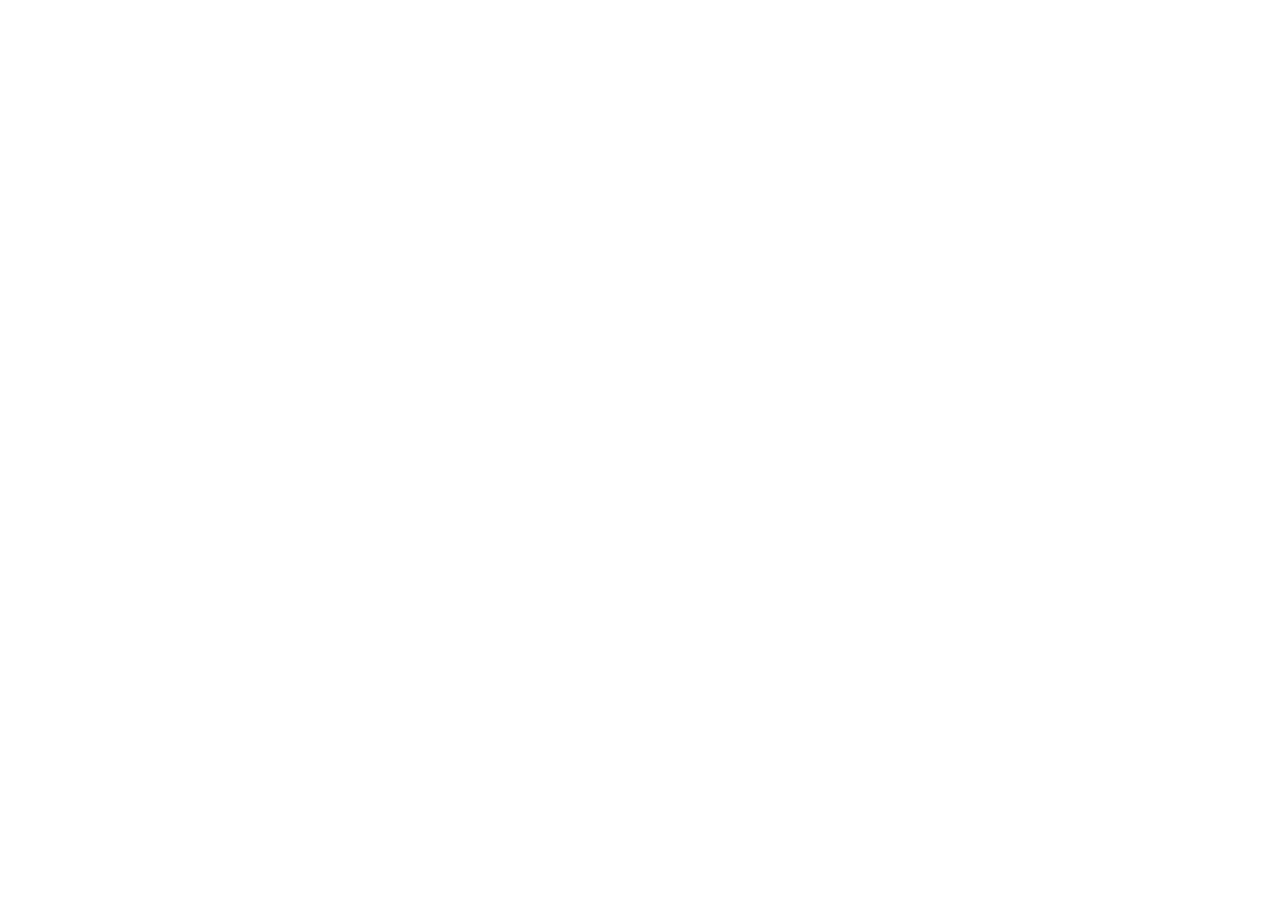
==== commit 39fa9e84: "v97: Splash web simplificado a blanco puro: elimina doble transición al abrir" ====
--- a/index.html
+++ b/index.html
@@ -5,26 +5,24 @@
 <meta name="viewport" content="width=device-width, initial-scale=1, viewport-fit=cover">
 <meta name="color-scheme" content="light">
 <meta name="theme-color" content="#ffffff">
-<meta http-equiv="Content-Security-Policy" content="default-src 'self'; script-src 'self' 'sha256-R7kXXxrO2wj+0buojaq3ZiJwg6tbDTQ5BXuMEll2lyY='; style-src 'self'; img-src 'self' data: blob:; connect-src 'self' https://play.google.com/billing https://lacuota-pagos.deivyespinosa07.workers.dev https://la-cuota-default-rtdb.firebaseio.com https://la-cuota-default-rtdb.firebasedatabase.app; font-src 'self'; worker-src 'self'; manifest-src 'self'">
+<meta http-equiv="Content-Security-Policy" content="default-src 'self'; script-src 'self' 'sha256-R7kXXxrO2wj+0buojaq3ZiJwg6tbDTQ5BXuMEll2lyY='; style-src 'self' 'sha256-uhY7MueyeKaeJdeL/rMnY0KCbmEOfoIgPB/3+tl2USo='; img-src 'self' data: blob:; connect-src 'self' https://play.google.com/billing https://lacuota-pagos.deivyespinosa07.workers.dev https://la-cuota-default-rtdb.firebaseio.com https://la-cuota-default-rtdb.firebasedatabase.app; font-src 'self'; worker-src 'self'; manifest-src 'self'">
 <meta name="description" content="La Cuota — las cuotas de tu grupo, sin libreta.">
 <title>La Cuota</title>
 <link rel="manifest" href="manifest.json">
 <link rel="icon" type="image/png" sizes="32x32" href="icons/favicon-32.png">
 <link rel="icon" href="icons/favicon.ico">
 <link rel="apple-touch-icon" href="icons/apple-touch-icon.png">
+<style>html,body{background:#fff}#splash{position:fixed;inset:0;z-index:300;background:#fff}</style>
 <link rel="stylesheet" href="styles.css">
 <link rel="preconnect" href="https://buy.stripe.com">
 </head>
 <body>
-<!-- Pantalla de presentación: visible desde el primer instante (HTML+CSS puros,
-     sin esperar al JS) para que el arranque nunca sea un pantallazo en blanco.
-     app.js la oculta cuando se pinta la primera vista. -->
-<div id="splash">
-  <div class="splash-card">
-    <img src="icons/icon-192.png" alt="La Cuota">
-    <p>La Cuota</p>
-  </div>
-</div>
+<!-- Pantalla de presentación: overlay blanco puro, visible desde el primer
+     instante (HTML+CSS puros, sin esperar al JS). Sin ícono ni texto: el
+     splash nativo de Android ya es blanco, y cualquier branding aquí crearía
+     una doble transición visible al abrir. app.js la oculta cuando se pinta
+     la primera vista; el fade-out de blanco sobre blanco es imperceptible. -->
+<div id="splash"></div>
 <!-- Guardián de arranque: si la app no logra iniciar, muestra reparación
      en vez de una pantalla en blanco. No depende de app.js. -->
 <div id="bootFail" hidden>
--- a/styles.css
+++ b/styles.css
@@ -254,13 +254,8 @@
 /* Pantalla de presentación: cubre el arranque para que nunca haya un
    pantallazo en blanco ni un parpadeo agresivo. Se oculta desde app.js. */
 #splash{position:fixed;inset:0;z-index:300;background:#fff;
-  display:flex;align-items:center;justify-content:center;
   transition:opacity .2s ease}
 #splash.off{opacity:0;pointer-events:none}
-.splash-card{text-align:center}
-.splash-card img{width:96px;height:96px;border-radius:24px;
-  box-shadow:0 6px 24px rgba(0,0,0,.12)}
-.splash-card p{margin:14px 0 0;font-size:20px;font-weight:700;color:#111}
 
 /* Reparación de arranque: jamás pantalla en blanco */
 #bootFail[hidden]{display:none}
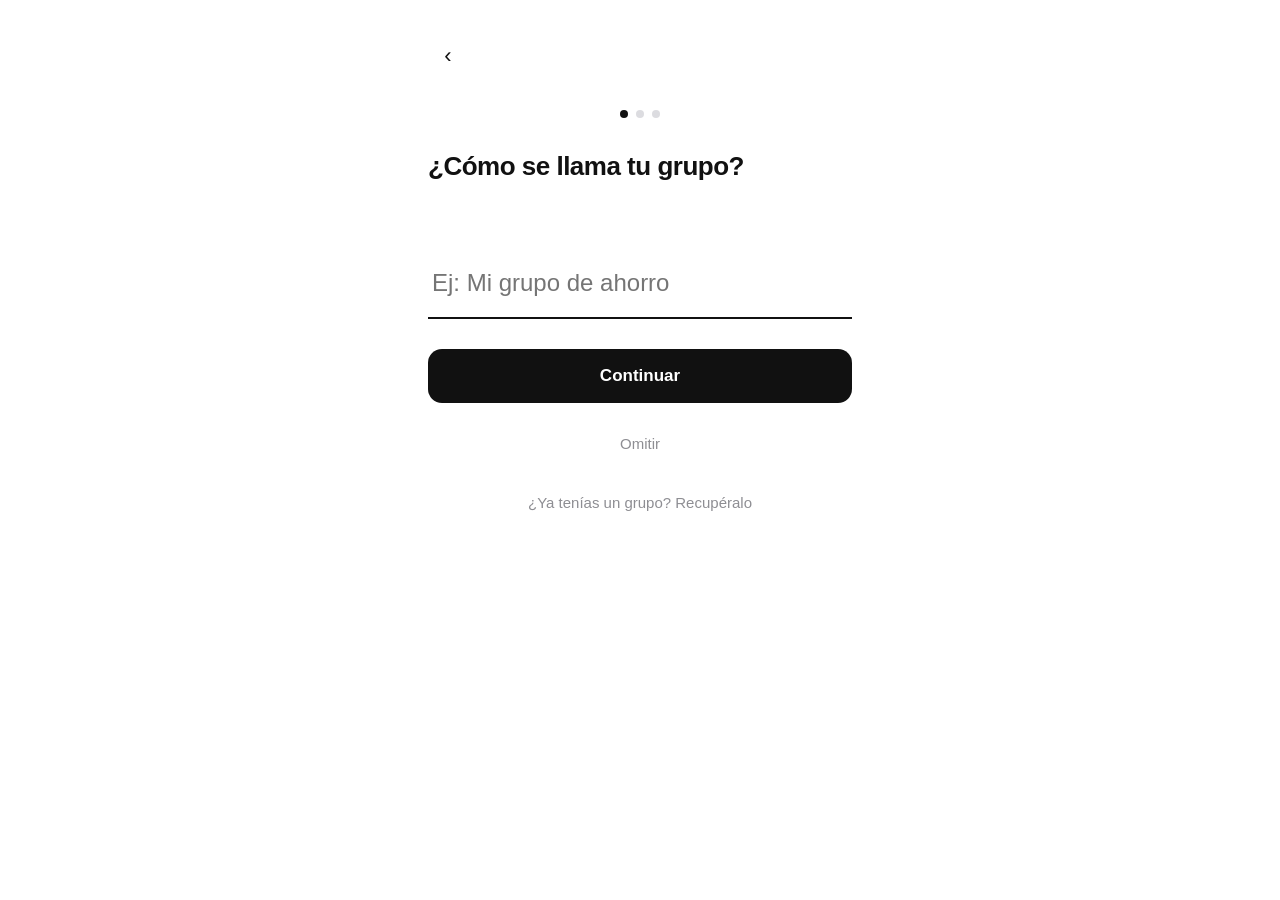
==== commit 2f0dee76: "v102: eliminar splash web: el contenido aparece bajo la animacion de salida del splash nativo, sin c" ====
--- a/index.html
+++ b/index.html
@@ -17,12 +17,6 @@
 <link rel="preconnect" href="https://buy.stripe.com">
 </head>
 <body>
-<!-- Pantalla de presentación: overlay blanco puro, visible desde el primer
-     instante (HTML+CSS puros, sin esperar al JS). Sin ícono ni texto: el
-     splash nativo de Android ya es blanco, y cualquier branding aquí crearía
-     una doble transición visible al abrir. app.js la oculta cuando se pinta
-     la primera vista; el fade-out de blanco sobre blanco es imperceptible. -->
-<div id="splash"></div>
 <!-- Guardián de arranque: si la app no logra iniciar, muestra reparación
      en vez de una pantalla en blanco. No depende de app.js. -->
 <div id="bootFail" hidden>
--- a/styles.css
+++ b/styles.css
@@ -253,10 +253,6 @@
 
 /* Pantalla de presentación: cubre el arranque para que nunca haya un
    pantallazo en blanco ni un parpadeo agresivo. Se oculta desde app.js. */
-#splash{position:fixed;inset:0;z-index:300;background:#fff;
-  transition:opacity .2s ease}
-#splash.off{opacity:0;pointer-events:none}
-
 /* Reparación de arranque: jamás pantalla en blanco */
 #bootFail[hidden]{display:none}
 #bootFail{position:fixed;inset:0;z-index:200;background:#fff;
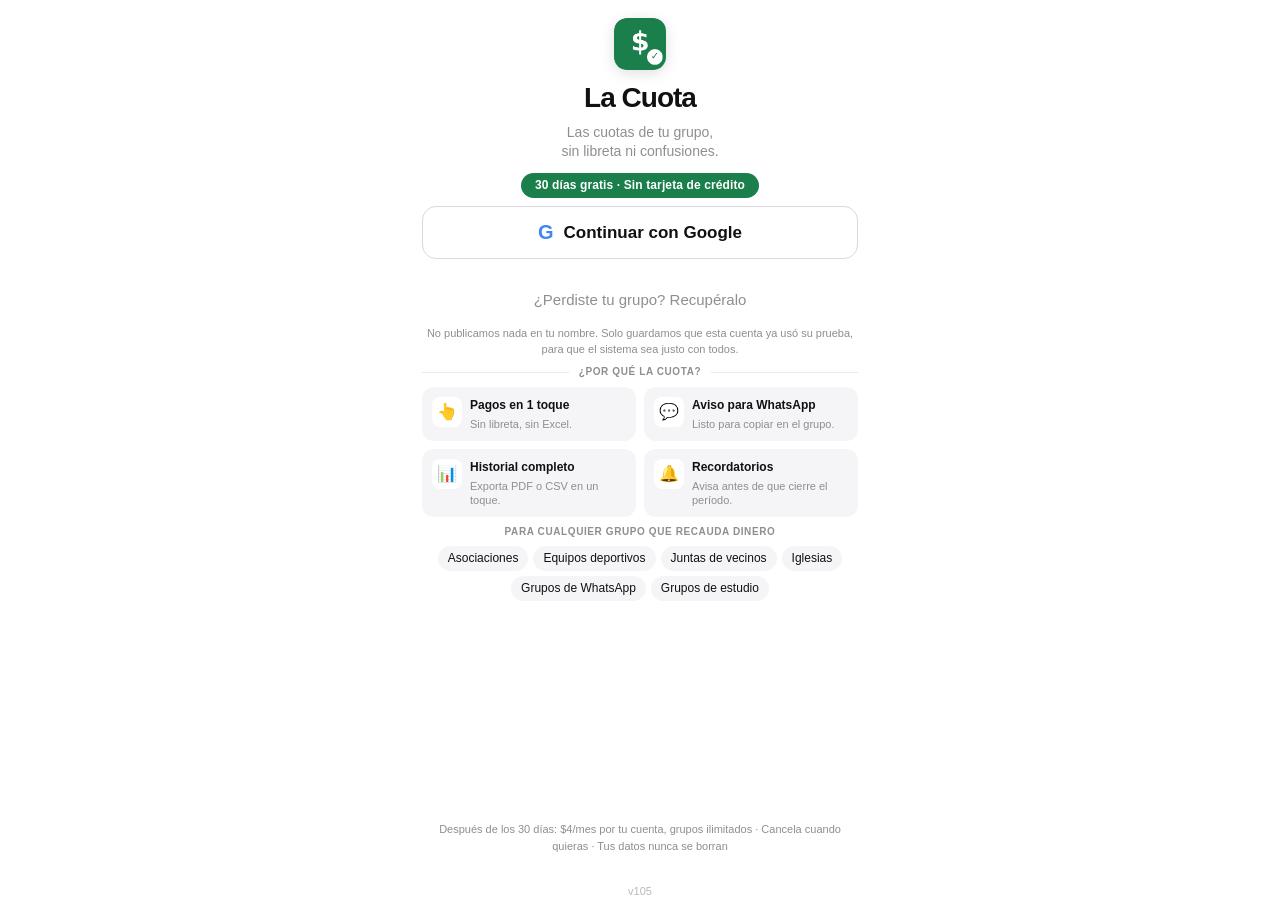
==== commit c2a495e8: "v105: restaura la página completa de entrada con Google; tema opaco en el relevo a Chrome (correcció" ====
--- a/index.html
+++ b/index.html
@@ -159,6 +159,7 @@
     <div class="lp-cta-box">
       <div class="lp-free-badge">30 días gratis · Sin tarjeta de crédito</div>
       <button id="verGoogle" class="btn-google btn-block"><span class="gG">G</span> Continuar con Google</button>
+      <button id="verRecover" class="linkbtn">¿Perdiste tu grupo? Recupéralo</button>
       <p class="verstep" id="verStep" hidden></p>
       <p class="fine" id="verMsg" hidden></p>
       <div id="verHecho" hidden>
